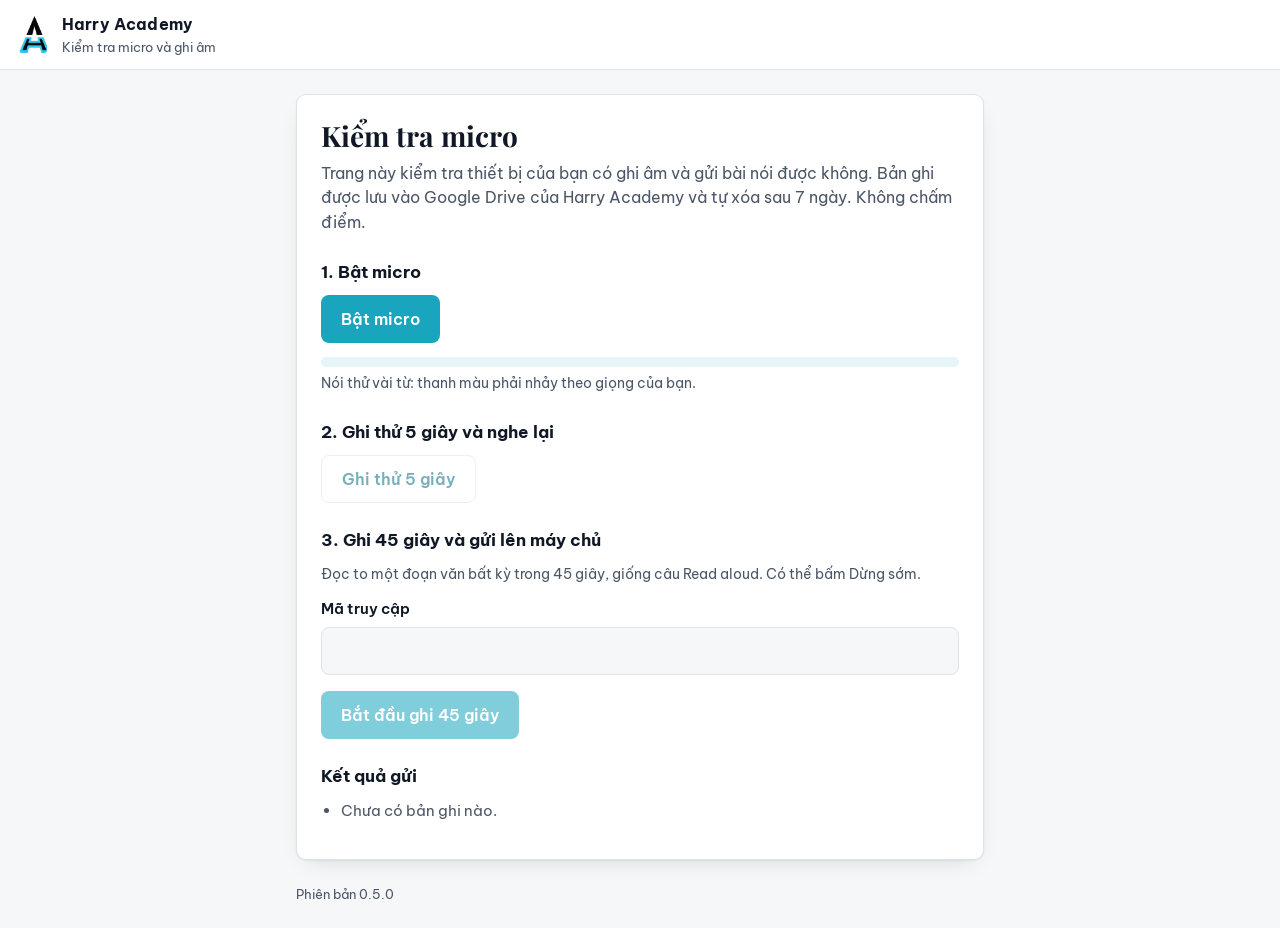
==== docs/mic.html @ a9d736ac "Phase 2a: browser recording to WAV, device test page, Drive storage - recorder.js: Web Audio capture" ====
<!doctype html>
<html lang="vi">
<head>
  <meta charset="utf-8">
  <meta name="viewport" content="width=device-width, initial-scale=1">
  <title>Harry Academy — Kiểm tra micro</title>
  <meta name="robots" content="noindex">
  <link rel="icon" href="img/logo.png">
  <link rel="preconnect" href="https://fonts.googleapis.com">
  <link rel="preconnect" href="https://fonts.gstatic.com" crossorigin>
  <link href="https://fonts.googleapis.com/css2?family=Playfair+Display:wght@700&family=Be+Vietnam+Pro:wght@400;500;600;700&display=swap" rel="stylesheet">
  <link rel="stylesheet" href="css/app.css?v=0.5.0">
</head>
<body>
  <header class="topbar">
    <img class="brand-mark" src="img/logo.png" alt="Harry Academy">
    <div>
      <div class="brand-name">Harry Academy</div>
      <div class="brand-sub">Kiểm tra micro và ghi âm</div>
    </div>
  </header>

  <!-- Phase 2a device test: records, stores on the device, uploads to Drive. No grading. -->
  <main>
    <section class="card">
      <h1>Kiểm tra micro</h1>
      <p class="muted">Trang này kiểm tra thiết bị của bạn có ghi âm và gửi bài nói được không. Bản ghi được lưu vào Google Drive của Harry Academy và tự xóa sau 7 ngày. Không chấm điểm.</p>
      <div id="inapp" class="status is-error" hidden>Bạn đang mở trang trong ứng dụng (Zalo, Facebook…). Nếu micro không bật được, hãy mở link bằng Chrome hoặc Safari.</div>

      <h2 class="step-title">1. Bật micro</h2>
      <button id="enable" class="btn" type="button">Bật micro</button>
      <div class="meter" aria-hidden="true"><div id="level"></div></div>
      <p class="muted small" id="micinfo">Nói thử vài từ: thanh màu phải nhảy theo giọng của bạn.</p>

      <h2 class="step-title">2. Ghi thử 5 giây và nghe lại</h2>
      <button id="quick" class="btn btn-ghost" type="button" disabled>Ghi thử 5 giây</button>
      <audio id="playback" controls hidden></audio>

      <h2 class="step-title">3. Ghi 45 giây và gửi lên máy chủ</h2>
      <p class="muted small">Đọc to một đoạn văn bất kỳ trong 45 giây, giống câu Read aloud. Có thể bấm Dừng sớm.</p>
      <label class="field">Mã truy cập<input id="code" autocomplete="off" autocapitalize="characters" maxlength="40"></label>
      <div class="row row-start">
        <button id="long" class="btn" type="button" disabled>Bắt đầu ghi 45 giây</button>
        <button id="stopLong" class="btn btn-ghost" type="button" hidden>Dừng</button>
        <span id="countdown" class="timer"></span>
      </div>

      <h2 class="step-title">Kết quả gửi</h2>
      <ul id="uploads" class="uploads"><li class="muted">Chưa có bản ghi nào.</li></ul>
      <div id="msg" class="status is-error" role="alert" hidden></div>
    </section>
  </main>
  <footer class="footer muted" id="version"></footer>

  <script>window.HA_QUEUE_KEY = 'ha_mic_queue';</script>
  <script src="js/config.js?v=0.5.0"></script>
  <script src="js/api.js?v=0.5.0"></script>
  <script src="js/audiostore.js?v=0.5.0"></script>
  <script src="js/queue.js?v=0.5.0"></script>
  <script src="js/recorder.js?v=0.5.0"></script>
  <script>
    (function () {
      'use strict';
      const $ = (id) => document.getElementById(id);
      const apiUrl = HA_CONFIG.DEV_API_URL || HA_CONFIG.API_URL;
      $('version').textContent = 'Phiên bản ' + HA_CONFIG.VERSION + (HA_CONFIG.DEV_API_URL ? ' · máy chủ thử nghiệm' : '');
      if (/Zalo|FBAN|FBAV|Instagram|Line\//i.test(navigator.userAgent)) $('inapp').hidden = false;
      try { $('code').value = localStorage.getItem('ha_mic_code') || ''; } catch (e) { /* ignore */ }

      const showError = (m) => { $('msg').hidden = !m; $('msg').textContent = m || ''; };
      HA_REC.onLevel = (x) => { $('level').style.width = Math.round(x * 100) + '%'; };

      $('enable').addEventListener('click', async () => {
        showError('');
        try {
          await HA_REC.init();
          $('enable').textContent = 'Micro đã bật';
          $('enable').disabled = true;
          $('quick').disabled = false;
          $('long').disabled = false;
          $('micinfo').textContent = 'Micro đã bật (tần số gốc ' + HA_REC.inputRate + ' Hz). Nói thử vài từ: thanh màu phải nhảy theo giọng của bạn.';
        } catch (e) {
          showError(e.message);
        }
      });

      $('quick').addEventListener('click', () => {
        $('quick').disabled = true;
        HA_REC.start();
        let left = 5;
        $('quick').textContent = 'Đang ghi… ' + left;
        const t = setInterval(() => {
          left--;
          $('quick').textContent = 'Đang ghi… ' + left;
          if (left > 0) return;
          clearInterval(t);
          const r = HA_REC.stop();
          const a = $('playback');
          a.src = URL.createObjectURL(r.blob);
          a.hidden = false;
          $('quick').textContent = 'Ghi thử lại 5 giây';
          $('quick').disabled = false;
          if (r.peak < 0.02) showError('Bản ghi gần như im lặng. Kiểm tra lại micro hoặc nói to hơn.');
        }, 1000);
      });

      let longTimer = null;
      let deadline = 0;
      function finishLong() {
        clearInterval(longTimer);
        const r = HA_REC.stop();
        $('stopLong').hidden = true;
        $('long').disabled = false;
        $('countdown').textContent = '';
        const key = 'mic-' + Date.now();
        HA_AUDIO_STORE.put(key, r.blob).then(() => {
          HA_QUEUE.add(key, 'uploadTestAudio', {
            access_code: $('code').value.trim(),
            label: deviceLabel(),
            duration_ms: r.durationMs,
            ua: navigator.userAgent,
            size: r.blob.size,
            peak: Math.round(r.peak * 100) / 100
          }, null, { audioKey: key, url: apiUrl });
        }).catch((e) => showError('Không lưu được bản ghi trên thiết bị: ' + e.message));
      }

      $('long').addEventListener('click', () => {
        showError('');
        if (!$('code').value.trim()) { showError('Nhập mã truy cập trước khi gửi.'); return; }
        try { localStorage.setItem('ha_mic_code', $('code').value.trim()); } catch (e) { /* ignore */ }
        $('long').disabled = true;
        $('stopLong').hidden = false;
        HA_REC.start();
        deadline = Date.now() + 45000;
        const tick = () => {
          const s = Math.max(0, Math.ceil((deadline - Date.now()) / 1000));
          $('countdown').textContent = '0:' + String(s).padStart(2, '0');
          if (s <= 0) finishLong();
        };
        tick();
        longTimer = setInterval(tick, 250);
      });
      $('stopLong').addEventListener('click', finishLong);

      function deviceLabel() {
        const ua = navigator.userAgent;
        const os = /iPhone|iPad/.test(ua) ? 'iOS' : /Android/.test(ua) ? 'Android' : /Windows/.test(ua) ? 'Windows' : /Mac/.test(ua) ? 'Mac' : 'other';
        const app = /Zalo/.test(ua) ? 'Zalo' : /FBAN|FBAV/.test(ua) ? 'Facebook' : /CriOS|Chrome/.test(ua) ? 'Chrome' : /Safari/.test(ua) ? 'Safari' : 'browser';
        return os + '-' + app;
      }

      function esc(s) {
        return String(s == null ? '' : s).replace(/[&<>"']/g, (c) => ({ '&': '&amp;', '<': '&lt;', '>': '&gt;', '"': '&quot;', "'": '&#39;' }[c]));
      }

      function renderUploads() {
        const items = HA_QUEUE.items().slice().reverse();
        if (!items.length) return;
        $('uploads').innerHTML = items.map((it) => {
          const p = it.payload || {};
          const meta = (p.size ? (p.size / 1048576).toFixed(2) + ' MB · ' : '') + Math.round((p.duration_ms || 0) / 1000) + ' giây';
          let status;
          if (it.status === 'done') status = '<a href="' + esc(it.result && it.result.url) + '" target="_blank" rel="noopener">Đã lưu vào Drive</a>';
          else if (it.status === 'failed') status = '<span class="err">Lỗi: ' + esc(it.error && it.error.message) + '</span>';
          else status = 'Đang gửi…' + (it.attempts ? ' (thử lại lần ' + it.attempts + ')' : '');
          return '<li><strong>' + esc(p.label) + '</strong> · ' + meta + '<br>' + status + '</li>';
        }).join('');
        const failed = items.some((it) => it.status === 'failed');
        if (failed && !document.getElementById('retry')) {
          const b = document.createElement('button');
          b.id = 'retry'; b.type = 'button'; b.className = 'btn btn-ghost btn-sm'; b.textContent = 'Gửi lại bản bị lỗi';
          b.addEventListener('click', () => { b.remove(); HA_QUEUE.retryFailed(); });
          $('uploads').after(b);
        }
      }
      HA_QUEUE.onChange(renderUploads);
      renderUploads();
      HA_QUEUE.kick();
    })();
  </script>
</body>
</html>
---- docs/css/app.css ----
/* Harry Academy brand tokens (from the poster site) */
:root {
  --paper: #f5f7f8;
  --panel: #ffffff;
  --ink: #101826;
  --ink-soft: #4b5666;
  --line: #dfe4e7;
  --accent: #1aa5be;
  --accent-ink: #0b6e80;
  --accent-tint: #e6f5f8;
  --danger: #c14343;
  --ok: #2f8a4c;
  --radius: 10px;
  --shadow: 0 1px 2px rgba(16,24,38,.06), 0 8px 24px -12px rgba(16,24,38,.18);
  --font: 'Be Vietnam Pro', system-ui, -apple-system, 'Segoe UI', sans-serif;
  --font-display: 'Playfair Display', Georgia, serif;
  color-scheme: light;
}
@media (prefers-color-scheme: dark) {
  :root {
    --paper: #12171d;
    --panel: #1a2028;
    --ink: #eef1f4;
    --ink-soft: #a9b3bf;
    --line: #2a323c;
    --accent: #3fc3da;
    --accent-ink: #8fe3f0;
    --accent-tint: #182b30;
    --danger: #e07070;
    --ok: #62c283;
    --shadow: 0 1px 2px rgba(0,0,0,.3), 0 8px 24px -12px rgba(0,0,0,.5);
    color-scheme: dark;
  }
}

* { box-sizing: border-box; }
html { -webkit-text-size-adjust: 100%; }
body {
  margin: 0;
  background: var(--paper);
  color: var(--ink);
  font: 16px/1.55 var(--font);
}

.topbar {
  display: flex;
  align-items: center;
  gap: 12px;
  padding: 12px 16px;
  background: var(--panel);
  border-bottom: 1px solid var(--line);
}
.brand-mark {
  width: 34px;
  height: 43px;
  padding: 3px;
  border-radius: 6px;
  background: #fff; /* logo has black strokes; keep a light chip in dark mode */
}
.brand-name { font-weight: 700; letter-spacing: .01em; }
.brand-sub { font-size: 13px; color: var(--ink-soft); }

main {
  max-width: 720px;
  margin: 24px auto;
  padding: 0 16px;
}
.card {
  background: var(--panel);
  border: 1px solid var(--line);
  border-radius: var(--radius);
  box-shadow: var(--shadow);
  padding: 24px;
}
h1 {
  font-family: var(--font-display);
  font-size: 28px;
  line-height: 1.2;
  margin: 0 0 8px;
}
.muted { color: var(--ink-soft); }

.btn {
  appearance: none;
  border: 0;
  border-radius: 8px;
  background: var(--accent);
  color: #fff;
  font: 600 16px/1 var(--font);
  padding: 14px 20px;
  min-height: 48px;
  cursor: pointer;
}
.btn:hover { filter: brightness(1.05); }
.btn:focus-visible { outline: 3px solid var(--accent-ink); outline-offset: 2px; }
.btn[disabled] { opacity: .55; cursor: default; }
@media (prefers-color-scheme: dark) { .btn { color: #0b1a1f; } }

.status {
  margin-top: 16px;
  padding: 12px 14px;
  border-radius: 8px;
  background: var(--accent-tint);
  font-size: 15px;
  white-space: pre-wrap;
  word-break: break-word;
}
.status.is-ok { border-left: 4px solid var(--ok); }
.status.is-error { border-left: 4px solid var(--danger); }
.status[hidden] { display: none; }

.footer { max-width: 720px; margin: 0 auto 24px; padding: 0 16px; font-size: 13px; }

/* ---------- test flow ---------- */
p { margin: 0 0 12px; }
.small { font-size: 14px; }
.eyebrow { font-size: 13px; font-weight: 600; letter-spacing: .04em; text-transform: uppercase; color: var(--accent-ink); margin-bottom: 4px; }
.row { display: flex; gap: 12px; flex-wrap: wrap; justify-content: flex-end; margin-top: 16px; }
.btn-ghost { background: transparent; color: var(--accent-ink); border: 1px solid var(--line); }
@media (prefers-color-scheme: dark) { .btn-ghost { color: var(--accent-ink); } }
.btn-sm { min-height: 36px; padding: 8px 12px; font-size: 14px; }

.form { display: grid; gap: 14px; margin-top: 16px; }
.form label { display: grid; gap: 6px; font-weight: 600; font-size: 15px; }
.form input:not([type=checkbox]) {
  font: 16px/1.4 var(--font); color: var(--ink); background: var(--paper);
  border: 1px solid var(--line); border-radius: 8px; padding: 12px; width: 100%;
}
.form input:focus, .answer:focus { outline: 2px solid var(--accent); outline-offset: 0; border-color: var(--accent); }
.notice { background: var(--accent-tint); border-radius: 8px; padding: 14px; font-size: 14px; }
.notice p { margin: 6px 0 10px; }
.form .check { display: flex; gap: 10px; align-items: center; font-weight: 600; }
.check input { width: 20px; height: 20px; accent-color: var(--accent); }

.plan { border-collapse: collapse; width: 100%; margin: 4px 0 16px; }
.plan td { padding: 8px 0; border-bottom: 1px solid var(--line); }
.plan td:last-child { text-align: right; color: var(--ink-soft); }
.rules { padding-left: 20px; margin: 0 0 20px; }
.rules li { margin-bottom: 6px; }
.directions { font-size: 16px; }
.prompt { font-size: 17px; font-weight: 500; padding: 14px; border-left: 4px solid var(--accent); background: var(--accent-tint); border-radius: 0 8px 8px 0; }

.testbar {
  position: sticky; top: 0; z-index: 5;
  display: flex; justify-content: space-between; align-items: center;
  background: var(--panel); border: 1px solid var(--line); border-radius: var(--radius);
  padding: 10px 16px; margin-bottom: 12px; font-weight: 600; font-size: 15px;
}
.timer { font-variant-numeric: tabular-nums; font-size: 20px; color: var(--accent-ink); }
.timer.is-low { color: var(--danger); }

.qnav { display: flex; gap: 8px; margin-bottom: 16px; }
.qnav button {
  width: 44px; height: 44px; border-radius: 50%; border: 1px solid var(--line);
  background: var(--panel); color: var(--ink); font: 600 16px var(--font); cursor: pointer;
}
.qnav button.is-done { background: var(--accent-tint); border-color: var(--accent); }
.qnav button.is-current { background: var(--accent); border-color: var(--accent); color: #fff; }

.picture { margin: 0 0 12px; }
.picture img { display: block; width: 100%; max-height: 360px; object-fit: contain; border-radius: 8px; background: #fff; border: 1px solid var(--line); }
.words { text-align: center; font-size: 20px; font-weight: 700; margin-bottom: 12px; }
.words i { font-style: normal; color: var(--ink-soft); margin: 0 12px; font-weight: 400; }

.email { border: 1px solid var(--line); border-radius: 8px; padding: 14px; margin-bottom: 12px; background: var(--paper); font-size: 15px; }
.email dl { display: grid; grid-template-columns: auto 1fr; gap: 2px 10px; margin: 0 0 10px; padding-bottom: 10px; border-bottom: 1px solid var(--line); }
.email dt { font-weight: 600; color: var(--ink-soft); }
.email dd { margin: 0; }
.email-body { white-space: pre-wrap; }

.answer {
  display: block; width: 100%; min-height: 260px; resize: vertical;
  font: 16px/1.6 var(--font); color: var(--ink); background: var(--paper);
  border: 1px solid var(--line); border-radius: 8px; padding: 12px;
}
.answer.short { min-height: 110px; }
.answer-meta { text-align: right; font-size: 13px; color: var(--ink-soft); margin-top: 4px; }

.modal { position: fixed; inset: 0; z-index: 20; background: rgba(16,24,38,.45); display: grid; place-items: center; padding: 16px; }
.modal-card { background: var(--panel); border-radius: var(--radius); box-shadow: var(--shadow); padding: 20px; max-width: 420px; width: 100%; }

.progress { height: 8px; background: var(--accent-tint); border-radius: 4px; overflow: hidden; margin: 16px 0 8px; }
.progress div { height: 100%; background: var(--accent); transition: width .4s; }

.plan.summary td:last-child { color: var(--accent-ink); font-weight: 700; }
.estimate { text-align: center; background: var(--accent-tint); border-radius: var(--radius); padding: 18px 16px; margin: 8px 0 16px; }
.estimate-label { font-size: 14px; font-weight: 600; color: var(--ink-soft); }
.estimate-range { font-family: var(--font-display); font-size: 44px; line-height: 1.15; color: var(--accent-ink); }
.estimate-range span { font-family: var(--font); font-size: 18px; color: var(--ink-soft); margin-left: 6px; }
.estimate-level { font-weight: 700; margin-top: 2px; }
.result { border-top: 1px solid var(--line); padding: 16px 0; }
.result header { display: flex; justify-content: space-between; align-items: baseline; gap: 12px; }
.result h3 { margin: 0 0 8px; font-size: 17px; }
.score { font-weight: 700; color: var(--accent-ink); white-space: nowrap; }
.result details { font-size: 15px; }
.result summary { cursor: pointer; font-weight: 600; color: var(--accent-ink); }
.errs { padding-left: 20px; }
.errs li { margin: 8px 0; }
.errs s { color: var(--danger); }
.flag { font-size: 14px; color: var(--ink-soft); font-style: italic; }

@media (max-width: 480px) {
  main { margin: 16px auto; }
  .card { padding: 18px; }
  h1 { font-size: 24px; }
  .btn { width: 100%; }
  .row .btn { flex: 1; width: auto; }
  .qnav { justify-content: space-between; }
}

/* ---------- microphone ---------- */
.step-title { font-size: 17px; margin: 24px 0 10px; }
.meter { height: 10px; background: var(--accent-tint); border-radius: 5px; overflow: hidden; margin: 14px 0 6px; }
.meter div { height: 100%; width: 0; background: var(--ok); transition: width .08s linear; }
.field { display: grid; gap: 6px; font-weight: 600; font-size: 15px; margin-bottom: 4px; }
.field input { font: 16px/1.4 var(--font); color: var(--ink); background: var(--paper); border: 1px solid var(--line); border-radius: 8px; padding: 12px; width: 100%; }
.row-start { justify-content: flex-start; align-items: center; }
audio { width: 100%; margin-top: 12px; }
.uploads { padding-left: 20px; margin: 0 0 12px; }
.uploads li { margin: 8px 0; font-size: 15px; }
.uploads .err { color: var(--danger); }
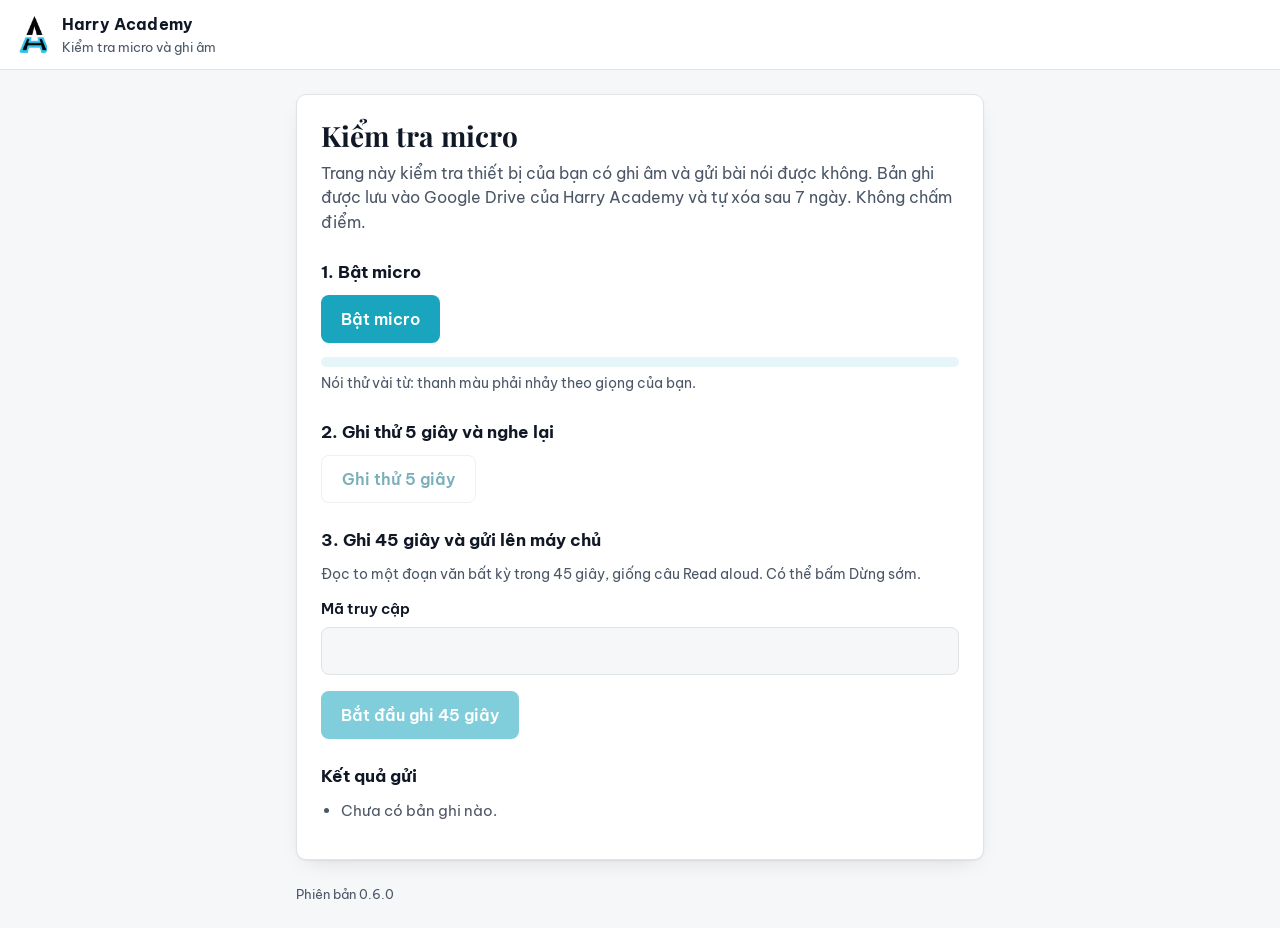
==== commit 757e9fec: "Phase 2b: Speaking test flow (preview link), prompt audio script - Section choice (Speaking / Writin" ====
--- a/docs/mic.html
+++ b/docs/mic.html
@@ -9,7 +9,7 @@
   <link rel="preconnect" href="https://fonts.googleapis.com">
   <link rel="preconnect" href="https://fonts.gstatic.com" crossorigin>
   <link href="https://fonts.googleapis.com/css2?family=Playfair+Display:wght@700&family=Be+Vietnam+Pro:wght@400;500;600;700&display=swap" rel="stylesheet">
-  <link rel="stylesheet" href="css/app.css?v=0.5.0">
+  <link rel="stylesheet" href="css/app.css?v=0.6.0">
 </head>
 <body>
   <header class="topbar">
@@ -53,11 +53,11 @@
   <footer class="footer muted" id="version"></footer>
 
   <script>window.HA_QUEUE_KEY = 'ha_mic_queue';</script>
-  <script src="js/config.js?v=0.5.0"></script>
-  <script src="js/api.js?v=0.5.0"></script>
-  <script src="js/audiostore.js?v=0.5.0"></script>
-  <script src="js/queue.js?v=0.5.0"></script>
-  <script src="js/recorder.js?v=0.5.0"></script>
+  <script src="js/config.js?v=0.6.0"></script>
+  <script src="js/api.js?v=0.6.0"></script>
+  <script src="js/audiostore.js?v=0.6.0"></script>
+  <script src="js/queue.js?v=0.6.0"></script>
+  <script src="js/recorder.js?v=0.6.0"></script>
   <script>
     (function () {
       'use strict';
--- a/docs/css/app.css
+++ b/docs/css/app.css
@@ -219,3 +219,20 @@
 .uploads { padding-left: 20px; margin: 0 0 12px; }
 .uploads li { margin: 8px 0; font-size: 15px; }
 .uploads .err { color: var(--danger); }
+
+/* ---------- speaking ---------- */
+.choice { border: 1px solid var(--line); border-radius: 8px; padding: 12px 14px; margin: 0; display: grid; gap: 10px; }
+.choice legend { font-weight: 600; font-size: 15px; padding: 0 4px; }
+.phase { font-weight: 700; font-size: 17px; color: var(--accent-ink); margin-bottom: 10px; }
+.phase.is-rec { color: var(--danger); }
+.phase.is-rec::before { content: ''; display: inline-block; width: 10px; height: 10px; border-radius: 50%; background: var(--danger); margin-right: 8px; vertical-align: 1px; animation: blink 1s infinite; }
+@keyframes blink { 50% { opacity: .3; } }
+.read-text { font-size: 18px; line-height: 1.7; background: var(--paper); border: 1px solid var(--line); border-radius: 8px; padding: 16px; }
+.context { font-style: italic; color: var(--ink-soft); }
+.info { border: 1px solid var(--line); border-radius: 8px; padding: 14px; background: var(--paper); }
+.info h3 { margin: 0 0 2px; font-size: 18px; }
+.info table { border-collapse: collapse; width: 100%; margin: 10px 0; font-size: 15px; }
+.info td { padding: 6px 4px; border-top: 1px solid var(--line); vertical-align: top; }
+.info td:first-child { white-space: nowrap; font-weight: 600; padding-right: 12px; }
+.section-title { font-family: var(--font-display); font-size: 24px; margin: 28px 0 8px; padding-top: 16px; border-top: 2px solid var(--accent); }
+.transcript { font-style: italic; color: var(--ink-soft); }
